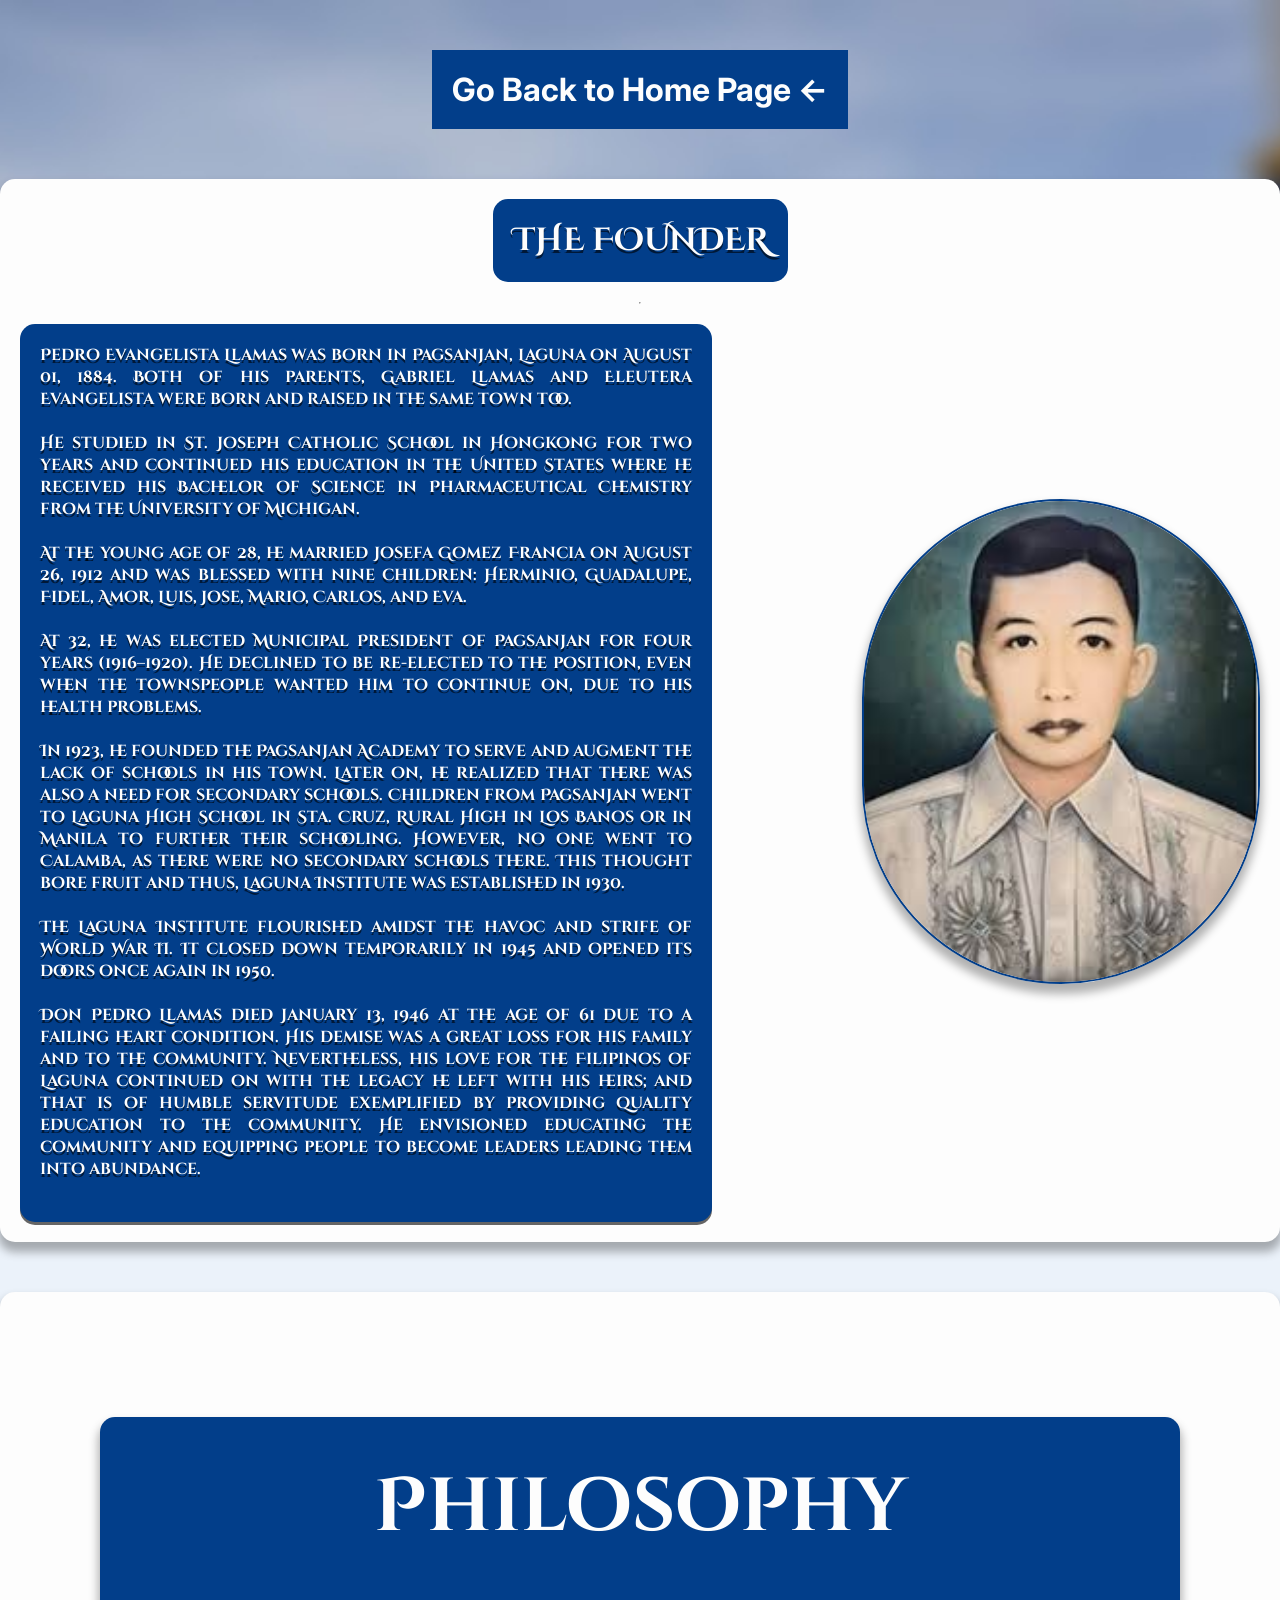
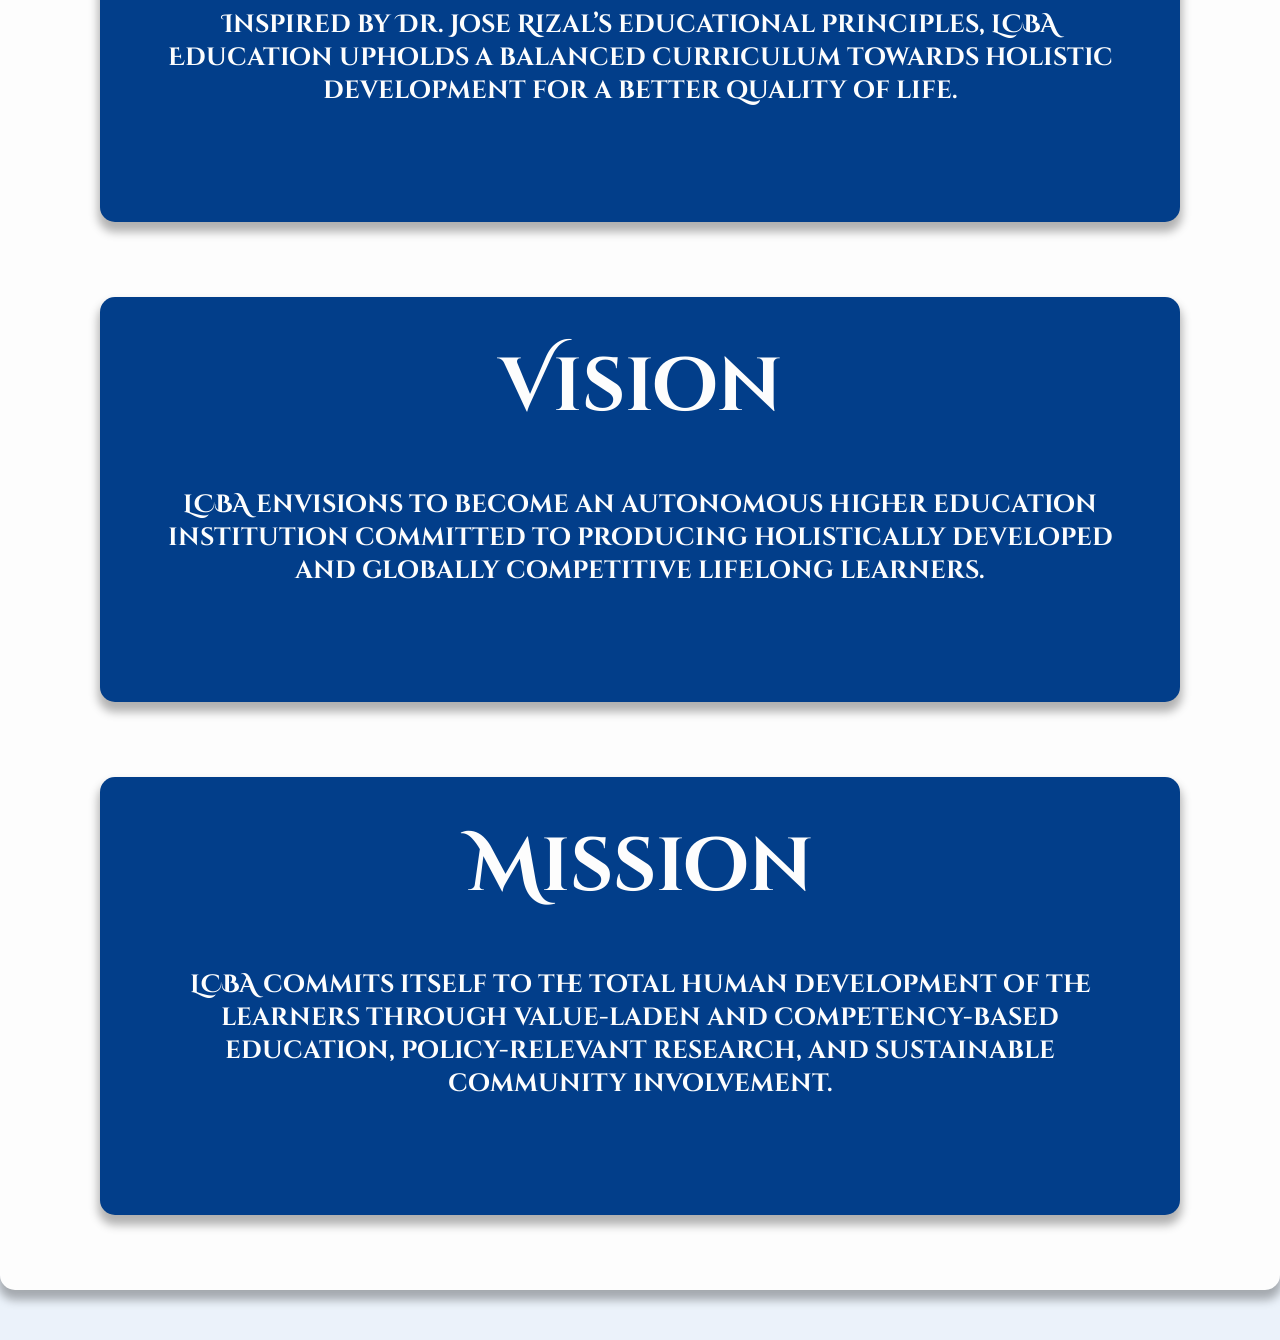
==== about/about.html @ b2670242 "upload all files to repo" ====
<!DOCTYPE html>
<html lang="en">
<head>
    <meta charset="UTF-8">
    <link rel="stylesheet" href="style.css">
    <link rel="shortcut icon" href="../assets/icon.ico" type="image/x-icon">
    <meta name="viewport" content="width=device-width, initial-scale=1.0">
    <title>LCBA | About</title>
</head>
<body>
    <header class="header">
        <a href="../index.html"><button class="mainBtns">Go Back to Home Page <-</button></a>
    </header>

    <section class="about">
        <p class="aboutHeader">THE FOUNDER</p>
        <hr class="seperator">
        <div class="aboutAlignment">
            <p class="aboutTxt">Pedro Evangelista Llamas was born in Pagsanjan, Laguna on August 01, 1884. Both of his parents, Gabriel Llamas and Eleutera Evangelista were born and raised in the same town too. <br> <br>
            He studied in St. Joseph Catholic School in Hongkong for two years and continued his education in the United States where he received his Bachelor of Science in Pharmaceutical Chemistry from the University of Michigan. <br> <br>
            At the young age of 28, he married Josefa Gomez Francia on August 26, 1912 and was blessed with nine children: Herminio, Guadalupe, Fidel, Amor, Luis, Jose, Mario, Carlos, and Eva. <br> <br>
            At 32, he was elected Municipal President of Pagsanjan for four years (1916–1920). He declined to be re-elected to the position, even when the townspeople wanted him to continue on, due to his health problems. <br> <br>
            In 1923, he founded the Pagsanjan Academy to serve and augment the lack of schools in his town. Later on, he realized that there was also a need for secondary schools. Children from Pagsanjan went to Laguna High School in Sta. Cruz, Rural High in Los Banos or in Manila to further their schooling. However, no one went to Calamba, as there were no secondary schools there. This thought bore fruit and thus, Laguna Institute was established in 1930. <br> <br>
            The Laguna Institute flourished amidst the havoc and strife of World War II. It closed down temporarily in 1945 and opened its doors once again in 1950. <br> <br>
            Don Pedro Llamas died January 13, 1946 at the age of 61 due to a failing heart condition. His demise was a great loss for his family and to the community. Nevertheless, his love for the Filipinos of Laguna continued on with the legacy he left with his heirs; and that is of humble servitude exemplified by providing quality education to the community. He envisioned educating the community and equipping people to become leaders leading them into abundance. <br> <br>
        </p>
        <img src="../assets/pedrollamas.jpg" alt="">
        </div>
    </section>

    <section class="pvm">
            <div class="philosophy">
                <p class="philosophyHeader">Philosophy</p>
                <p class="philosophyTxt">Inspired by Dr. Jose Rizal’s educational principles, LCBA Education upholds a balanced 
                    curriculum towards holistic development for a better quality of life.
                </p>
            </div>

            <div class="vision">
                <p class="visionHeader">Vision</p>
                <p class="visionTxt">LCBA envisions to become an autonomous higher education institution committed to producing 
                    holistically developed and globally competitive lifelong learners.
                </p>
            </div>

            <div class="mission">
                <p class="missionHeader">Mission</p>
                <p class="missionTxt">LCBA commits itself to the total human development of the learners through value-laden and 
                    competency-based education, policy-relevant research, and sustainable community involvement.
                </p>
            </div>
        </section>
</body>
</html>
---- about/style.css ----
@import url('https://fonts.googleapis.com/css2?family=Cascadia+Mono:ital,wght@0,200..700;1,200..700&family=Inter:ital,opsz,wght@0,14..32,100..900;1,14..32,100..900&display=swap');
@import url('https://fonts.googleapis.com/css2?family=Cascadia+Mono:ital,wght@0,200..700;1,200..700&family=Cinzel+Decorative:wght@400;700;900&family=Great+Vibes&family=Inter:ital,opsz,wght@0,14..32,100..900;1,14..32,100..900&display=swap');

*
{
    margin: 0;
    padding: 0;
    box-sizing: border-box;
    font-family: 'Inter', sans-serif;
}

body
{
    background-color: #EBF2FA;
    background-image: url(../assets/bgimage.jpg);
    background-size: cover;
    background-position: center top;
    background-repeat: no-repeat;
    background-attachment: fixed;
    width: 100%;
    max-width: 100%;
    overflow-x: hidden;
}

.header
{
    display: flex;
    justify-content: center;
    margin-top: 50px;
}

.mainBtns
{
    padding: 20px;
    font-size: xx-large;
    background-color: #023e8a;
    border: none;
    font-weight: bolder;
    color: #FDFDFD;
    position: sticky;
    top: 0;
}

.mainBtns:hover
{
    color: #e0e0e0;
    background-color: #0466c8;
    transition: ease-in-out 0.2s;
    cursor: pointer;
}

.about
{
    text-align: center;
    display: flex;
    margin: 50px auto;
    flex-direction: column;
    border-radius: 15px;
    justify-content: center;
    box-shadow: 0px 8px 10px 2px rgba(0,0,0,0.3);
    background-color: #FDFDFD;
    padding: 20px;
    gap: 20px;
    max-width: 1500px;
    align-items: center;
}

.aboutHeader
{
    font-family: 'Cinzel Decorative', serif;
    text-shadow: 0px 3px rgba(0,0,0,0.6);
    color: #FDFDFD;
    font-size: xx-large;
    font-weight: bolder;
    background-color: #023e8a;
    border-radius: 15px;
    padding: 20px;
}

.aboutTxt
{
    max-width: 700px;
    font-weight: bolder;
    align-self: center;
    text-align: justify;
    color: #FDFDFD;
    background-color: #023e8a;
    border-radius: 15px;
    padding: 20px;
    font-family: 'Cinzel Decorative', serif;
    text-shadow: 0px 3px rgba(0,0,0,0.6);
    box-shadow: 0px 3px rgba(0,0,0,0.6);
}

.aboutAlignment
{
    display: flex;
    gap: 150px;
}

.aboutAlignment img
{
    width: 415px;
    height: 485px;
    border-radius: 10000px;
    margin-top: 175px;
    border: 2px solid #023e8a;
    box-shadow: 0px 8px 10px 2px rgba(0,0,0,0.3);
}
.pvm
{
    display: flex;
    justify-content: center;
    flex-direction: column;
    text-align: center;
    background-color: #FDFDFD;
    border-radius: 15px;
    padding-top: 125px;
    max-width: 1600px;
    margin: 0 auto 50px auto;
    box-shadow: 0px 8px 10px 2px rgba(0,0,0,0.3);
}

.pvm p
{
    font-family: 'Cinzel Decorative', serif;
    font-weight: bolder;
    color: #FDFDFD;
}

.philosophyTxt, .visionTxt, .missionTxt
{
    max-width: 1000px;
    text-align: center;
    margin: 50px auto 75px auto;
    font-size: 25px;
}

.philosophyHeader, .visionHeader, .missionHeader
{
    font-size: 75px;
}

.philosophy, .vision, .mission
{
    background-color: #023e8a;
    max-width: 1400px;
    box-shadow: 0px 8px 10px 2px rgba(0,0,0,0.3);
    border-radius: 15px;
    margin: 0 auto 75px auto;
    padding: 40px;
}
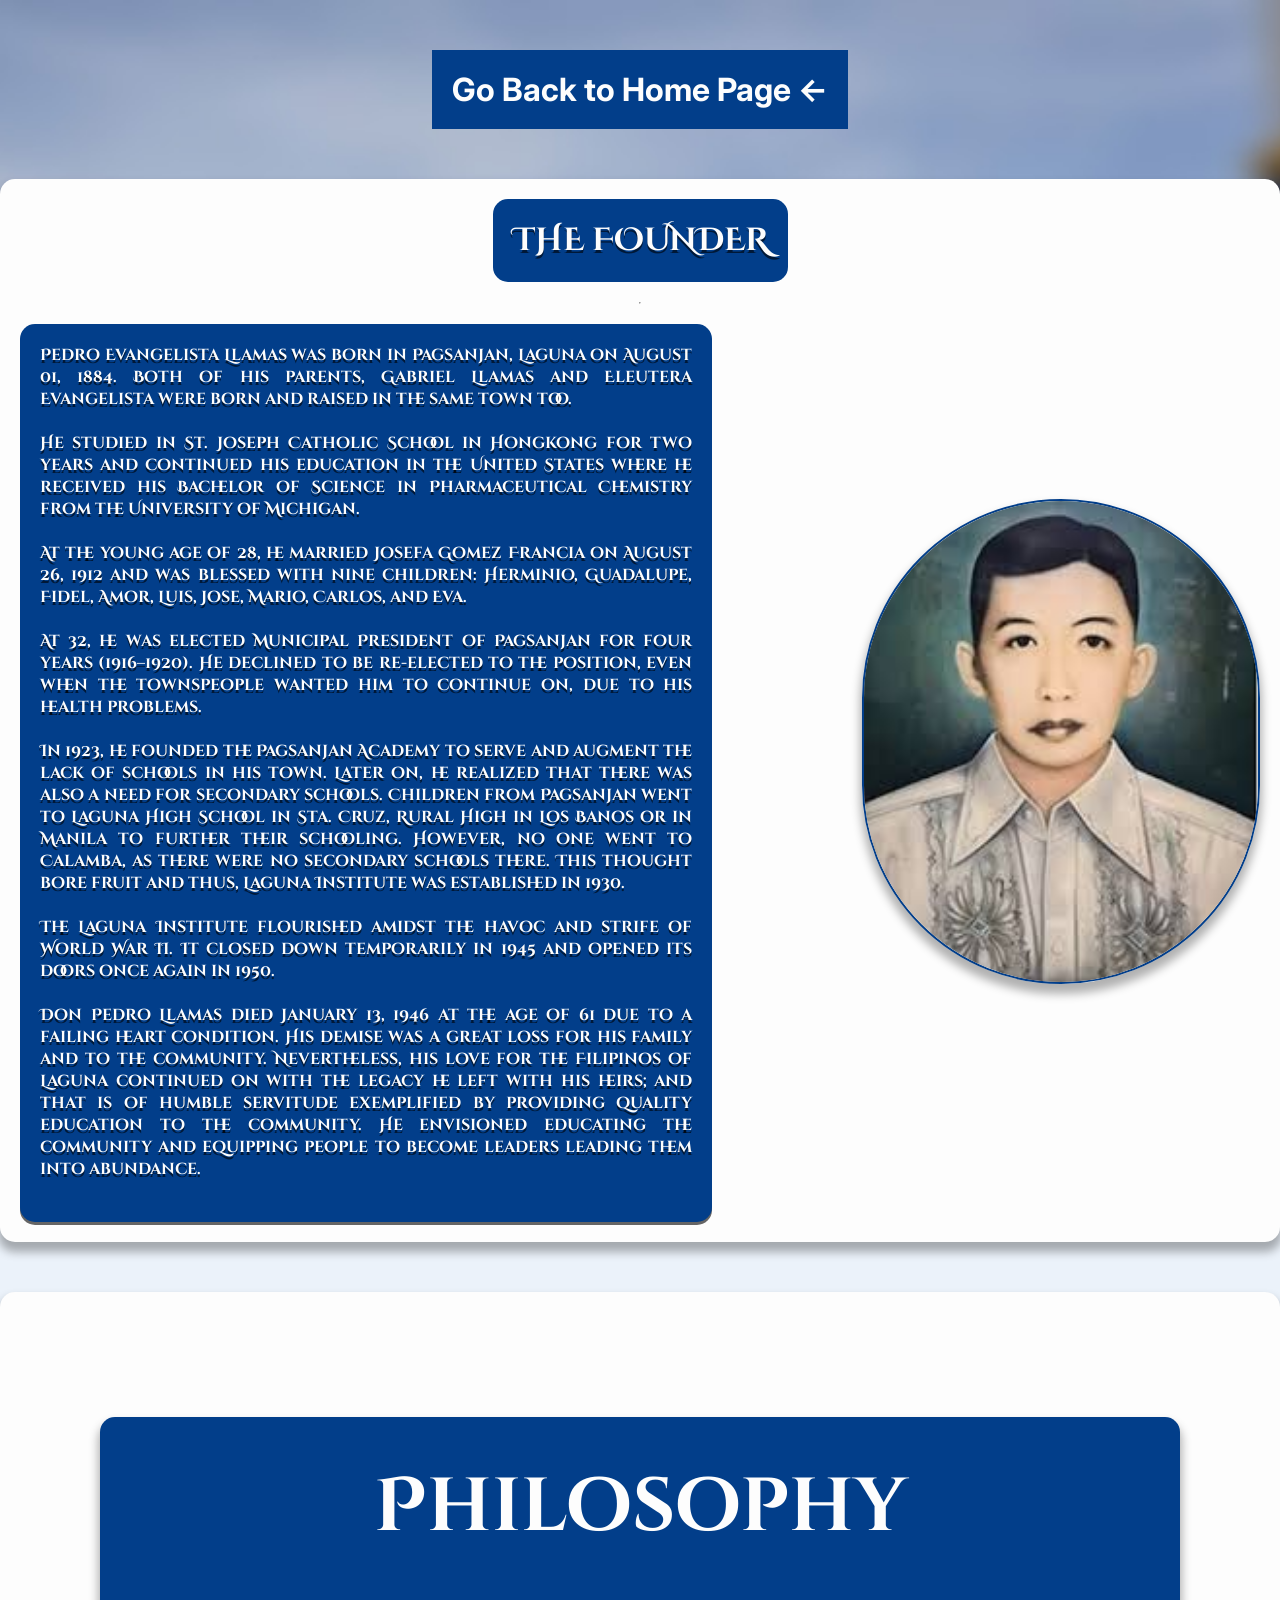
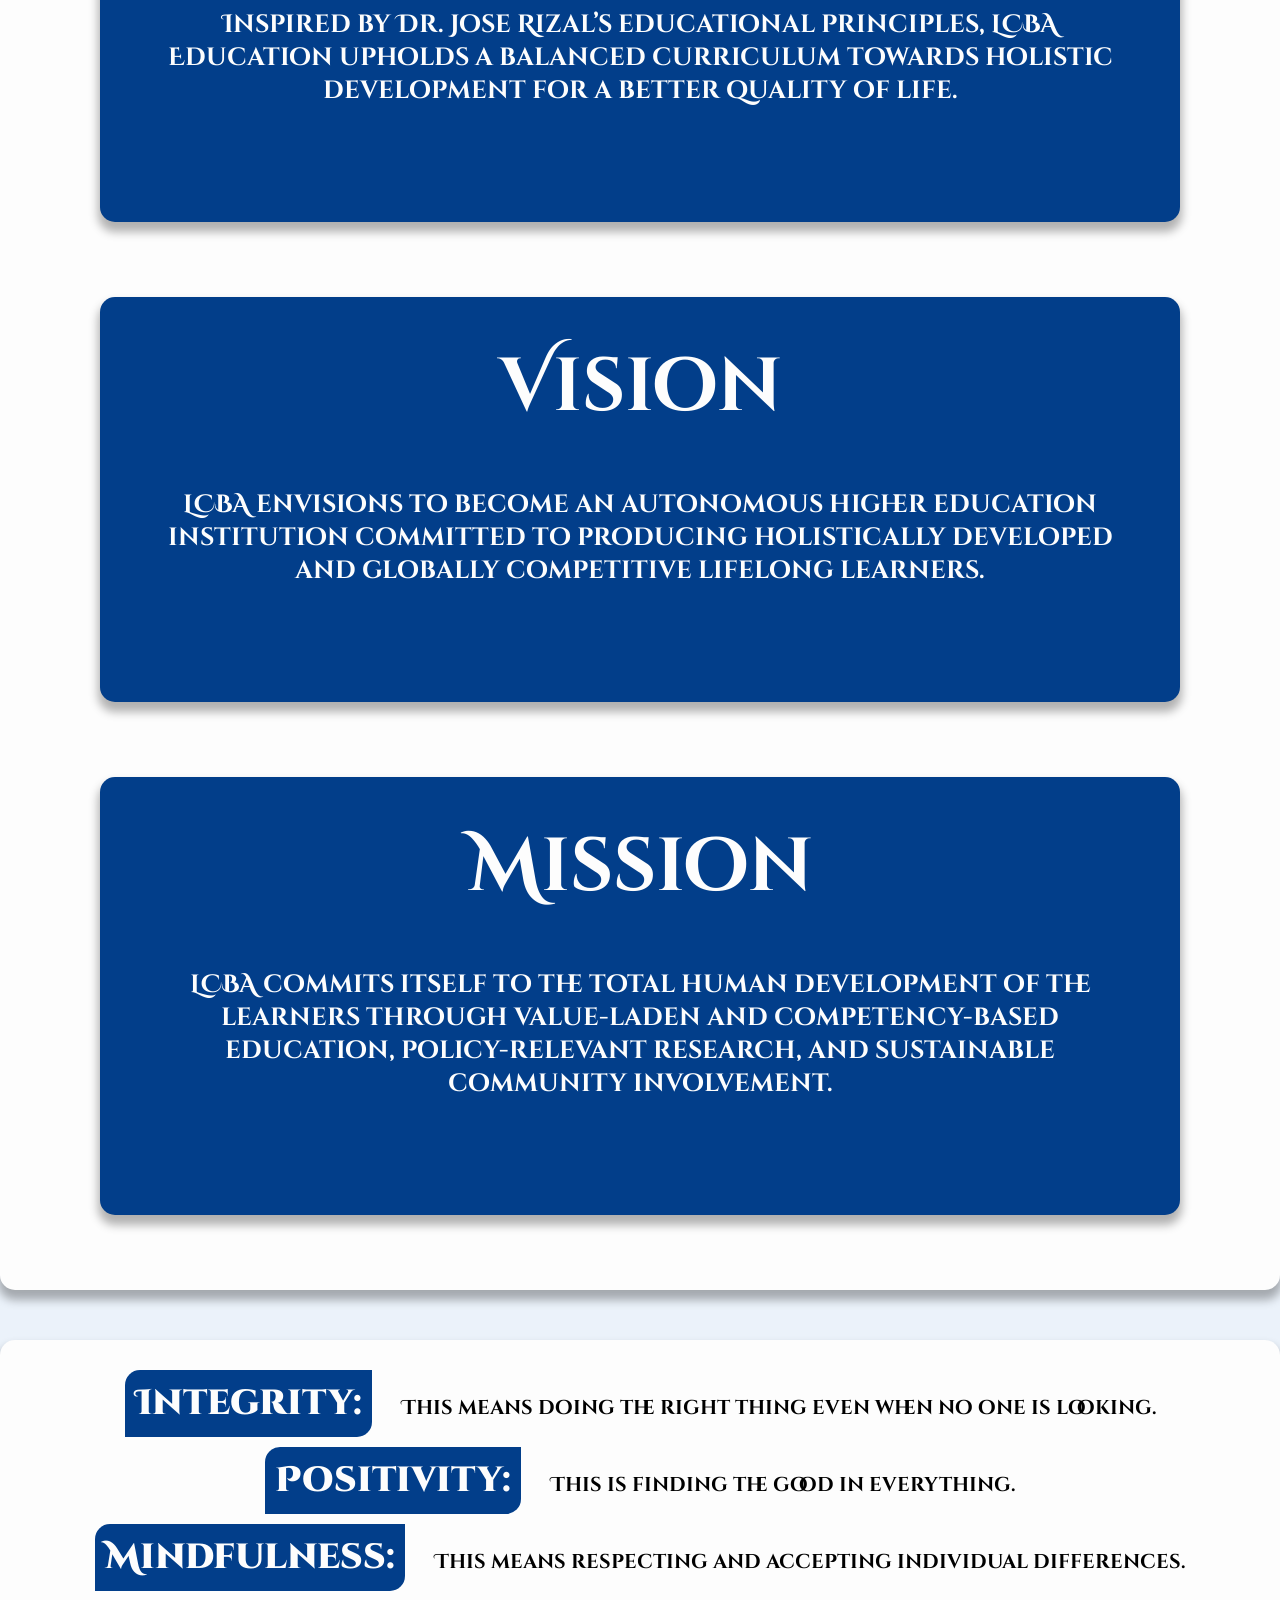
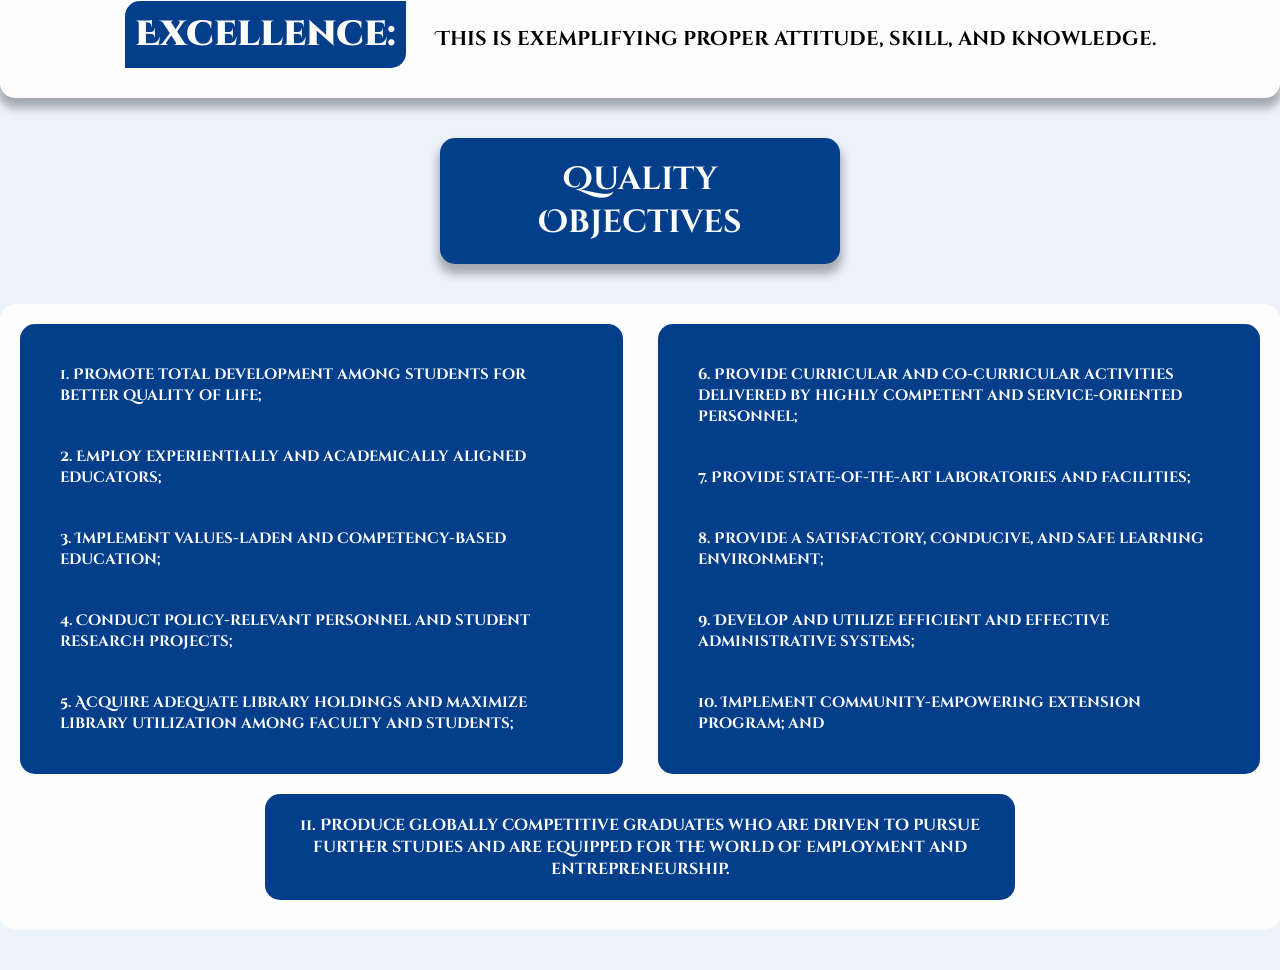
==== commit 59025846: "about section finished(?)" ====
--- a/about/about.html
+++ b/about/about.html
@@ -49,6 +49,61 @@
                     competency-based education, policy-relevant research, and sustainable community involvement.
                 </p>
             </div>
+    </section>
+
+    <section class="coreValues">
+        <div class="integrity">
+            <p class="integrityTxt">
+               <span class="integrityH">Integrity:</span> This means doing the right thing even when no one is looking.
+            </p>
+        </div>
+
+        <div class="positivity">
+            <p class="positivityTxt">
+                <span class="positivityH">Positivity:</span> This is finding the good in everything.
+            </p>
+        </div>
+        
+        <div class="mindfulness">
+            <p class="mindfulnessTxt">
+                <span class="mindfulnessH">Mindfulness:</span> This means respecting and accepting individual differences.
+            </p>
+        </div>
+
+        <div class="excellence">
+            <p class="excellenceTxt">
+                <span class="excellenceH">Excellence:</span> This is exemplifying proper attitude, skill, and knowledge.
+            </p>
+        </div>
+    </section>
+
+    <p class="qualObjHeader">Quality Objectives</p>
+    <section class="qualObj">
+        <section class="leftSide">
+            <ol class="qualList">
+                <li class="qualListTxt">Promote total development among students for better quality of life;</li>
+                <li class="qualListTxt">Employ experientially and academically aligned educators;</li>
+                <li class="qualListTxt">Implement values-laden and competency-based education;</li>
+                <li class="qualListTxt">Conduct policy-relevant personnel and student research projects;</li>
+                <li class="qualListTxt">Acquire adequate library holdings and maximize library utilization among faculty and students;</li>
+            </ol>
         </section>
+
+        <section class="rightSide">
+            <ol class="qualList" start="6">
+                <li class="qualListTxt">Provide curricular and co-curricular activities delivered by highly competent and service-oriented personnel;</li>
+                <li class="qualListTxt">Provide state-of-the-art laboratories and facilities;</li>
+                <li class="qualListTxt">Provide a satisfactory, conducive, and safe learning environment;</li>
+                <li class="qualListTxt">Develop and utilize efficient and effective administrative systems;</li>
+                <li class="qualListTxt">Implement community-empowering extension program; and</li>
+            </ol>
+        </section>
+    </section>
+    <section  class="lastNum">
+        <ol start="11">
+            <li class="qualListTxt">Produce globally competitive graduates who are driven to pursue further studies and are equipped for the world of employment and entrepreneurship.</li>
+        </ol>
+    </section>
+    
 </body>
 </html>
--- a/about/style.css
+++ b/about/style.css
@@ -149,4 +149,119 @@
     border-radius: 15px;
     margin: 0 auto 75px auto;
     padding: 40px;
-}+}
+
+.coreValues
+{
+    display: flex;
+    justify-content: center;
+    flex-direction: column;
+    text-align: center;
+    gap: 30px;
+    background-color: #FDFDFD;
+    box-shadow: 0px 8px 10px 2px rgba(0,0,0,0.3);
+    border-radius: 15px;
+    max-width: 1450px;
+    margin: 0 auto 0 auto;
+    padding: 40px;
+}
+
+.coreValues p, .integrityH, .positivityH, .mindfulnessH, .excellenceH
+{
+    font-family: 'Cinzel Decorative', serif;
+    font-weight: bolder;
+}
+
+.coreValues p
+{
+    font-size: 20px;
+    font-weight: bolder;
+}
+
+.integrityH, .positivityH, .mindfulnessH, .excellenceH
+{
+    font-size: 35px;
+    margin-right: 25px;
+    background-color: #023e8a;
+    color: #FDFDFD;
+    padding: 10px;
+    border-top-left-radius: 15px;
+    border-bottom-right-radius: 15px;
+}
+
+.qualList
+{
+    list-style-type: decimal;
+    font-size: 15px;
+    background-color: #023e8a;
+    color: #FDFDFD;
+    list-style-position: inside;
+    padding: 20px;
+    border-radius: 15px;
+}
+
+.leftSide, .rightSide
+{
+    max-width: 750px;
+
+}
+
+.qualListTxt
+{
+    font-family: 'Cinzel Decorative', serif;
+    font-weight: bolder;
+
+}
+
+.qualObj
+{
+    display: flex;
+    justify-content: center;
+    background-color: #FDFDFD;
+    max-width: 1450px;
+    margin: auto;
+    border-top-left-radius: 15px;
+    border-top-right-radius: 15px;
+    padding: 20px;
+    gap: 35px;
+}
+
+.lastNum
+{
+    display: flex;
+    max-width: 1450px;
+    text-align: center;
+    justify-content: center;
+    margin: auto;
+    background-color: #FDFDFD;
+    border-bottom-left-radius: 15px;
+    border-bottom-right-radius: 15px;
+    color: #FDFDFD;
+    list-style-position: inside;
+    padding-bottom: 30px;
+    margin-bottom: 40px;
+}
+
+.qualListTxt
+{
+    max-width: 750px;
+    background-color: #023e8a;
+    padding: 20px;
+    border-radius: 15px;
+}
+
+.qualObjHeader
+{
+    text-align: center;
+    margin: 40px auto 40px auto;
+    font-size: xx-large;
+    font-family: 'Cinzel Decorative', serif;
+    background-color: #023e8a;
+    max-width: 400px;
+    padding: 20px;
+    font-weight: bolder;
+    color: #FDFDFD;
+    border-radius: 15px;
+    box-shadow: 0px 8px 10px 2px rgba(0,0,0,0.3);
+}
+
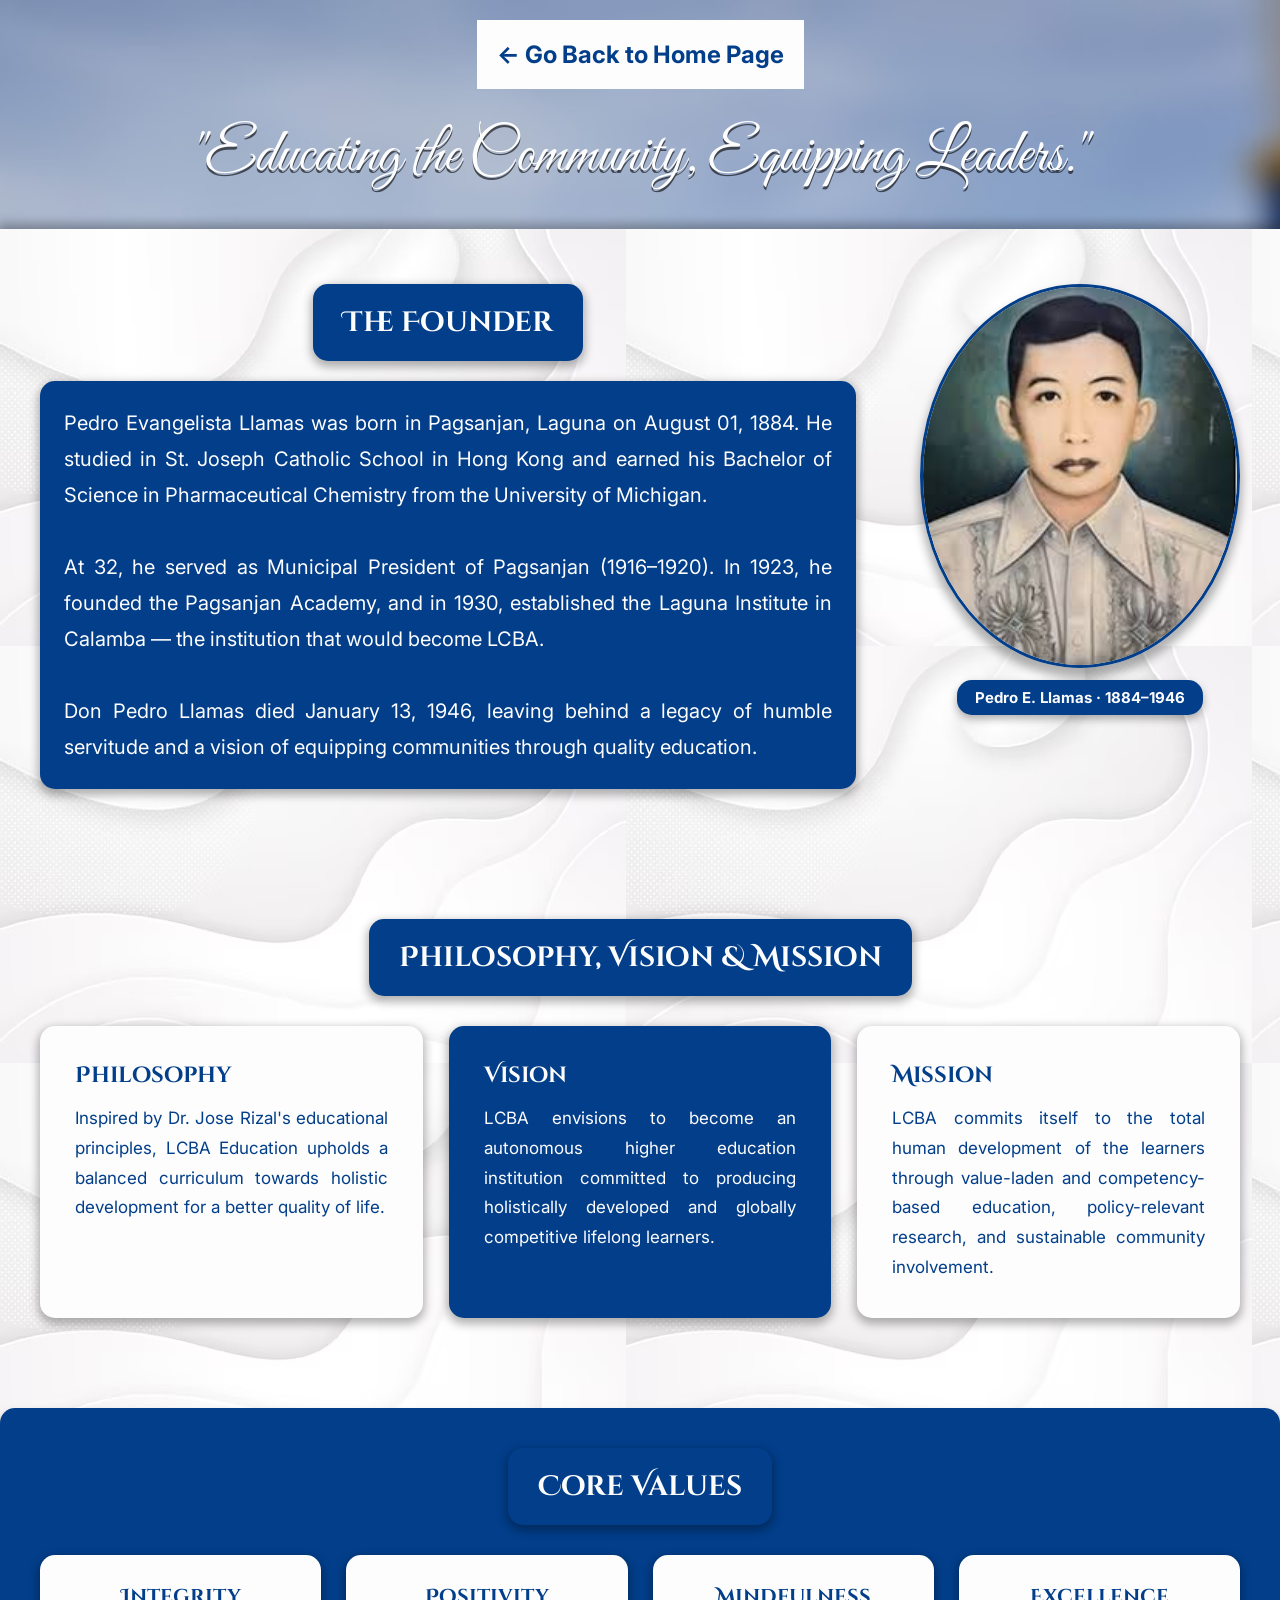
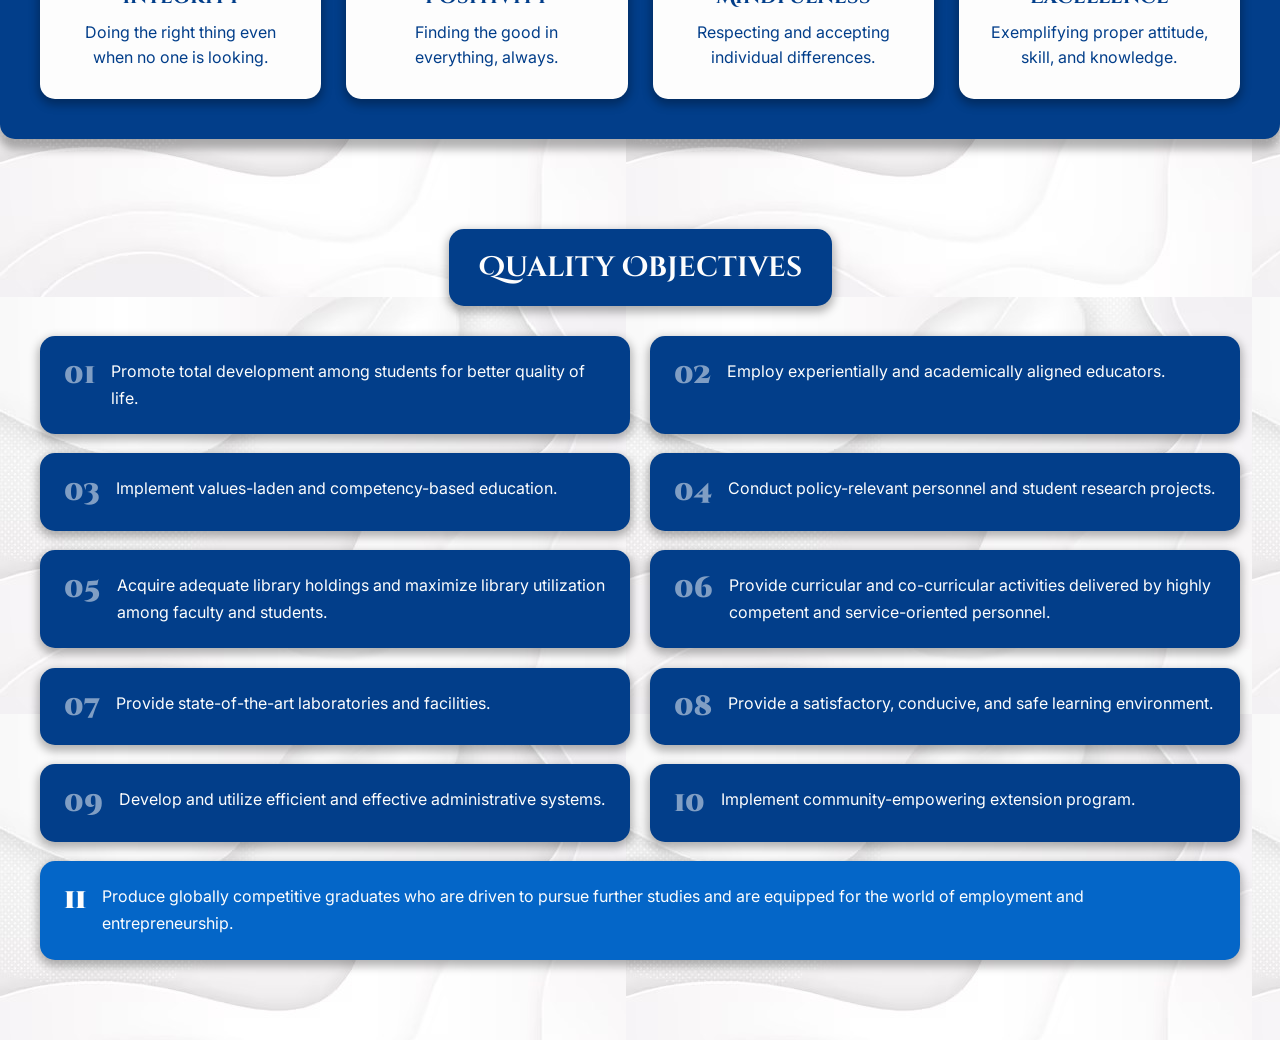
==== commit 7950710f: "About Section Revamp" ====
--- a/about/about.html
+++ b/about/about.html
@@ -5,105 +5,95 @@
     <link rel="stylesheet" href="style.css">
     <link rel="shortcut icon" href="../assets/icon.ico" type="image/x-icon">
     <meta name="viewport" content="width=device-width, initial-scale=1.0">
+    <link rel="preconnect" href="https://fonts.googleapis.com">
+    <link href="https://fonts.googleapis.com/css2?family=Inter:ital,opsz,wght@0,14..32,100..900;1,14..32,100..900&family=Cinzel+Decorative:wght@400;700;900&family=Great+Vibes&display=swap" rel="stylesheet">
     <title>LCBA | About</title>
 </head>
 <body>
+
     <header class="header">
-        <a href="../index.html"><button class="mainBtns">Go Back to Home Page <-</button></a>
+        <a href="../index.html"><button class="mainBtns">← Go Back to Home Page</button></a>
     </header>
 
-    <section class="about">
-        <p class="aboutHeader">THE FOUNDER</p>
-        <hr class="seperator">
-        <div class="aboutAlignment">
-            <p class="aboutTxt">Pedro Evangelista Llamas was born in Pagsanjan, Laguna on August 01, 1884. Both of his parents, Gabriel Llamas and Eleutera Evangelista were born and raised in the same town too. <br> <br>
-            He studied in St. Joseph Catholic School in Hongkong for two years and continued his education in the United States where he received his Bachelor of Science in Pharmaceutical Chemistry from the University of Michigan. <br> <br>
-            At the young age of 28, he married Josefa Gomez Francia on August 26, 1912 and was blessed with nine children: Herminio, Guadalupe, Fidel, Amor, Luis, Jose, Mario, Carlos, and Eva. <br> <br>
-            At 32, he was elected Municipal President of Pagsanjan for four years (1916–1920). He declined to be re-elected to the position, even when the townspeople wanted him to continue on, due to his health problems. <br> <br>
-            In 1923, he founded the Pagsanjan Academy to serve and augment the lack of schools in his town. Later on, he realized that there was also a need for secondary schools. Children from Pagsanjan went to Laguna High School in Sta. Cruz, Rural High in Los Banos or in Manila to further their schooling. However, no one went to Calamba, as there were no secondary schools there. This thought bore fruit and thus, Laguna Institute was established in 1930. <br> <br>
-            The Laguna Institute flourished amidst the havoc and strife of World War II. It closed down temporarily in 1945 and opened its doors once again in 1950. <br> <br>
-            Don Pedro Llamas died January 13, 1946 at the age of 61 due to a failing heart condition. His demise was a great loss for his family and to the community. Nevertheless, his love for the Filipinos of Laguna continued on with the legacy he left with his heirs; and that is of humble servitude exemplified by providing quality education to the community. He envisioned educating the community and equipping people to become leaders leading them into abundance. <br> <br>
-        </p>
-        <img src="../assets/pedrollamas.jpg" alt="">
-        </div>
-    </section>
+    <p class="quote">"Educating the Community, Equipping Leaders."</p>
 
-    <section class="pvm">
-            <div class="philosophy">
-                <p class="philosophyHeader">Philosophy</p>
-                <p class="philosophyTxt">Inspired by Dr. Jose Rizal’s educational principles, LCBA Education upholds a balanced 
-                    curriculum towards holistic development for a better quality of life.
+    <main class="mainContent">
+
+        <section class="founderSec">
+            <div class="founderContent">
+                <p class="sectionLabel">The Founder</p>
+                <p class="founderTxt">
+                    Pedro Evangelista Llamas was born in Pagsanjan, Laguna on August 01, 1884. He studied in St. Joseph Catholic School in Hong Kong and earned his Bachelor of Science in Pharmaceutical Chemistry from the University of Michigan.
+                    <br><br>
+                    At 32, he served as Municipal President of Pagsanjan (1916–1920). In 1923, he founded the Pagsanjan Academy, and in 1930, established the Laguna Institute in Calamba — the institution that would become LCBA.
+                    <br><br>
+                    Don Pedro Llamas died January 13, 1946, leaving behind a legacy of humble servitude and a vision of equipping communities through quality education.
                 </p>
             </div>
-
-            <div class="vision">
-                <p class="visionHeader">Vision</p>
-                <p class="visionTxt">LCBA envisions to become an autonomous higher education institution committed to producing 
-                    holistically developed and globally competitive lifelong learners.
-                </p>
+            <div class="founderImage">
+                <img src="../assets/pedrollamas.jpg" alt="Pedro Evangelista Llamas">
+                <p class="founderCaption">Pedro E. Llamas · 1884–1946</p>
             </div>
-
-            <div class="mission">
-                <p class="missionHeader">Mission</p>
-                <p class="missionTxt">LCBA commits itself to the total human development of the learners through value-laden and 
-                    competency-based education, policy-relevant research, and sustainable community involvement.
-                </p>
-            </div>
-    </section>
-
-    <section class="coreValues">
-        <div class="integrity">
-            <p class="integrityTxt">
-               <span class="integrityH">Integrity:</span> This means doing the right thing even when no one is looking.
-            </p>
-        </div>
-
-        <div class="positivity">
-            <p class="positivityTxt">
-                <span class="positivityH">Positivity:</span> This is finding the good in everything.
-            </p>
-        </div>
-        
-        <div class="mindfulness">
-            <p class="mindfulnessTxt">
-                <span class="mindfulnessH">Mindfulness:</span> This means respecting and accepting individual differences.
-            </p>
-        </div>
-
-        <div class="excellence">
-            <p class="excellenceTxt">
-                <span class="excellenceH">Excellence:</span> This is exemplifying proper attitude, skill, and knowledge.
-            </p>
-        </div>
-    </section>
-
-    <p class="qualObjHeader">Quality Objectives</p>
-    <section class="qualObj">
-        <section class="leftSide">
-            <ol class="qualList">
-                <li class="qualListTxt">Promote total development among students for better quality of life;</li>
-                <li class="qualListTxt">Employ experientially and academically aligned educators;</li>
-                <li class="qualListTxt">Implement values-laden and competency-based education;</li>
-                <li class="qualListTxt">Conduct policy-relevant personnel and student research projects;</li>
-                <li class="qualListTxt">Acquire adequate library holdings and maximize library utilization among faculty and students;</li>
-            </ol>
         </section>
 
-        <section class="rightSide">
-            <ol class="qualList" start="6">
-                <li class="qualListTxt">Provide curricular and co-curricular activities delivered by highly competent and service-oriented personnel;</li>
-                <li class="qualListTxt">Provide state-of-the-art laboratories and facilities;</li>
-                <li class="qualListTxt">Provide a satisfactory, conducive, and safe learning environment;</li>
-                <li class="qualListTxt">Develop and utilize efficient and effective administrative systems;</li>
-                <li class="qualListTxt">Implement community-empowering extension program; and</li>
-            </ol>
+        <section class="pvmSec">
+            <p class="sectionLabel centered">Philosophy, Vision & Mission</p>
+            <div class="pvmCards">
+                <div class="pvmCard">
+                    <p class="pvmCardHeader">Philosophy</p>
+                    <p class="pvmCardTxt">Inspired by Dr. Jose Rizal's educational principles, LCBA Education upholds a balanced curriculum towards holistic development for a better quality of life.</p>
+                </div>
+                <div class="pvmCard featured">
+                    <p class="pvmCardHeader">Vision</p>
+                    <p class="pvmCardTxt">LCBA envisions to become an autonomous higher education institution committed to producing holistically developed and globally competitive lifelong learners.</p>
+                </div>
+                <div class="pvmCard">
+                    <p class="pvmCardHeader">Mission</p>
+                    <p class="pvmCardTxt">LCBA commits itself to the total human development of the learners through value-laden and competency-based education, policy-relevant research, and sustainable community involvement.</p>
+                </div>
+            </div>
         </section>
-    </section>
-    <section  class="lastNum">
-        <ol start="11">
-            <li class="qualListTxt">Produce globally competitive graduates who are driven to pursue further studies and are equipped for the world of employment and entrepreneurship.</li>
-        </ol>
-    </section>
-    
+
+        <section class="valuesSec">
+            <p class="sectionLabel centered">Core Values</p>
+            <div class="valuesGrid">
+                <div class="valueCard">
+                    <p class="valueTitle">Integrity</p>
+                    <p class="valueTxt">Doing the right thing even when no one is looking.</p>
+                </div>
+                <div class="valueCard">
+                    <p class="valueTitle">Positivity</p>
+                    <p class="valueTxt">Finding the good in everything, always.</p>
+                </div>
+                <div class="valueCard">
+                    <p class="valueTitle">Mindfulness</p>
+                    <p class="valueTxt">Respecting and accepting individual differences.</p>
+                </div>
+                <div class="valueCard">
+                    <p class="valueTitle">Excellence</p>
+                    <p class="valueTxt">Exemplifying proper attitude, skill, and knowledge.</p>
+                </div>
+            </div>
+        </section>
+
+        <section class="objSec">
+            <p class="sectionLabel centered">Quality Objectives</p>
+            <div class="objGrid">
+                <div class="objCard"><span class="objNum">01</span><p>Promote total development among students for better quality of life.</p></div>
+                <div class="objCard"><span class="objNum">02</span><p>Employ experientially and academically aligned educators.</p></div>
+                <div class="objCard"><span class="objNum">03</span><p>Implement values-laden and competency-based education.</p></div>
+                <div class="objCard"><span class="objNum">04</span><p>Conduct policy-relevant personnel and student research projects.</p></div>
+                <div class="objCard"><span class="objNum">05</span><p>Acquire adequate library holdings and maximize library utilization among faculty and students.</p></div>
+                <div class="objCard"><span class="objNum">06</span><p>Provide curricular and co-curricular activities delivered by highly competent and service-oriented personnel.</p></div>
+                <div class="objCard"><span class="objNum">07</span><p>Provide state-of-the-art laboratories and facilities.</p></div>
+                <div class="objCard"><span class="objNum">08</span><p>Provide a satisfactory, conducive, and safe learning environment.</p></div>
+                <div class="objCard"><span class="objNum">09</span><p>Develop and utilize efficient and effective administrative systems.</p></div>
+                <div class="objCard"><span class="objNum">10</span><p>Implement community-empowering extension program.</p></div>
+                <div class="objCard full"><span class="objNum">11</span><p>Produce globally competitive graduates who are driven to pursue further studies and are equipped for the world of employment and entrepreneurship.</p></div>
+            </div>
+        </section>
+
+    </main>
+
 </body>
-</html>+</html>
--- a/about/style.css
+++ b/about/style.css
@@ -1,5 +1,4 @@
-@import url('https://fonts.googleapis.com/css2?family=Cascadia+Mono:ital,wght@0,200..700;1,200..700&family=Inter:ital,opsz,wght@0,14..32,100..900;1,14..32,100..900&display=swap');
-@import url('https://fonts.googleapis.com/css2?family=Cascadia+Mono:ital,wght@0,200..700;1,200..700&family=Cinzel+Decorative:wght@400;700;900&family=Great+Vibes&family=Inter:ital,opsz,wght@0,14..32,100..900;1,14..32,100..900&display=swap');
+@import url('https://fonts.googleapis.com/css2?family=Inter:ital,opsz,wght@0,14..32,100..900;1,14..32,100..900&family=Cinzel+Decorative:wght@400;700;900&family=Great+Vibes&display=swap');
 
 *
 {
@@ -26,19 +25,20 @@
 {
     display: flex;
     justify-content: center;
-    margin-top: 50px;
+    padding: 20px;
 }
 
 .mainBtns
 {
-    padding: 20px;
-    font-size: xx-large;
-    background-color: #023e8a;
+    padding: clamp(10px, 2vw, 20px);
+    font-size: clamp(14px, 2vw, 24px);
+    background-color: #FDFDFD;
     border: none;
     font-weight: bolder;
-    color: #FDFDFD;
+    color: #023e8a;
     position: sticky;
     top: 0;
+    cursor: pointer;
 }
 
 .mainBtns:hover
@@ -46,222 +46,379 @@
     color: #e0e0e0;
     background-color: #0466c8;
     transition: ease-in-out 0.2s;
-    cursor: pointer;
-}
-
-.about
+}
+
+.quote
 {
     text-align: center;
-    display: flex;
-    margin: 50px auto;
+    font-size: clamp(24px, 5vw, 60px);
+    color: #FDFDFD;
+    text-shadow: 0px 3px rgba(0,0,0,0.6);
+    font-family: 'Great Vibes', cursive;
+    padding: 10px 20px;
+}
+
+.mainContent
+{
+    background-image: url(../assets/contentbg.jpg);
+    margin-top: 25px;
+    padding-top: 15px;
+    padding-bottom: 40px;
+    box-shadow: 0px -3px 10px 2px rgba(0,0,0,0.3);
+    display: flex;
     flex-direction: column;
-    border-radius: 15px;
-    justify-content: center;
-    box-shadow: 0px 8px 10px 2px rgba(0,0,0,0.3);
-    background-color: #FDFDFD;
-    padding: 20px;
-    gap: 20px;
-    max-width: 1500px;
-    align-items: center;
-}
-
-.aboutHeader
-{
-    font-family: 'Cinzel Decorative', serif;
-    text-shadow: 0px 3px rgba(0,0,0,0.6);
-    color: #FDFDFD;
-    font-size: xx-large;
-    font-weight: bolder;
-    background-color: #023e8a;
-    border-radius: 15px;
-    padding: 20px;
-}
-
-.aboutTxt
-{
-    max-width: 700px;
-    font-weight: bolder;
-    align-self: center;
-    text-align: justify;
-    color: #FDFDFD;
-    background-color: #023e8a;
-    border-radius: 15px;
-    padding: 20px;
-    font-family: 'Cinzel Decorative', serif;
-    text-shadow: 0px 3px rgba(0,0,0,0.6);
-    box-shadow: 0px 3px rgba(0,0,0,0.6);
-}
-
-.aboutAlignment
-{
-    display: flex;
-    gap: 150px;
-}
-
-.aboutAlignment img
-{
-    width: 415px;
-    height: 485px;
-    border-radius: 10000px;
-    margin-top: 175px;
-    border: 2px solid #023e8a;
-    box-shadow: 0px 8px 10px 2px rgba(0,0,0,0.3);
-}
-.pvm
-{
-    display: flex;
-    justify-content: center;
-    flex-direction: column;
-    text-align: center;
-    background-color: #FDFDFD;
-    border-radius: 15px;
-    padding-top: 125px;
-    max-width: 1600px;
-    margin: 0 auto 50px auto;
-    box-shadow: 0px 8px 10px 2px rgba(0,0,0,0.3);
-}
-
-.pvm p
+    gap: 50px;
+}
+
+.sectionLabel
 {
     font-family: 'Cinzel Decorative', serif;
     font-weight: bolder;
-    color: #FDFDFD;
-}
-
-.philosophyTxt, .visionTxt, .missionTxt
-{
-    max-width: 1000px;
     text-align: center;
-    margin: 50px auto 75px auto;
-    font-size: 25px;
-}
-
-.philosophyHeader, .visionHeader, .missionHeader
-{
-    font-size: 75px;
-}
-
-.philosophy, .vision, .mission
-{
-    background-color: #023e8a;
-    max-width: 1400px;
+    max-width: fit-content;
+    margin: 0 auto 0 auto;
+    font-size: clamp(16px, 2.5vw, 28px);
+    color: #FDFDFD;
+    background-color: #023e8a;
+    padding: clamp(12px, 2vw, 20px) clamp(16px, 3vw, 30px);
+    border-radius: 15px;
+    box-shadow: 0px 4px 10px 2px rgba(0,0,0,0.3);
+    display: inline-block;
+}
+
+.sectionLabel.centered
+{
+    display: block;
+    text-align: center;
+    max-width: fit-content;
+    margin: 0 auto 30px auto;
+}
+
+.founderSec
+{
+    display: flex;
+    align-items: flex-start;
+    justify-content: center;
+    gap: clamp(30px, 5vw, 70px);
+    padding: clamp(20px, 4vw, 40px);
+    flex-wrap: wrap;
+    max-width: 1650px;
+    margin: 0 auto;
+}
+
+.founderContent
+{
+    flex: 1 1 400px;
+    min-width: 0;
+    display: flex;
+    flex-direction: column;
+    gap: 20px;
+}
+
+.founderTxt
+{
+    color: #FDFDFD;
+    font-size: clamp(14px, 1.6vw, 20px);
+    background-color: #023e8a;
+    padding: clamp(16px, 2vw, 24px);
+    border-radius: 15px;
+    text-align: justify;
+    line-height: 1.8;
+    box-shadow: 0px 4px 10px 2px rgba(0,0,0,0.3);
+}
+
+.founderImage
+{
+    flex: 0 0 auto;
+    display: flex;
+    flex-direction: column;
+    align-items: center;
+    gap: 12px;
+}
+
+.founderImage img
+{
+    width: clamp(200px, 25vw, 380px);
+    height: clamp(240px, 30vw, 450px);
+    object-fit: cover;
+    border-radius: 50%;
+    border: 3px solid #023e8a;
     box-shadow: 0px 8px 10px 2px rgba(0,0,0,0.3);
-    border-radius: 15px;
-    margin: 0 auto 75px auto;
-    padding: 40px;
-}
-
-.coreValues
-{
-    display: flex;
+}
+
+.founderCaption
+{
+    color: #FDFDFD;
+    background-color: #023e8a;
+    padding: 8px 18px;
+    border-radius: 15px;
+    font-size: clamp(12px, 1.3vw, 15px);
+    font-weight: bold;
+    text-align: center;
+    box-shadow: 0px 4px 8px rgba(0,0,0,0.3);
+}
+
+.pvmSec
+{
+    padding: clamp(20px, 4vw, 40px);
+    max-width: 1650px;
+    margin: 0 auto;
+    width: 100%;
+}
+
+.pvmCards
+{
+    display: flex;
+    gap: clamp(16px, 2vw, 30px);
+    flex-wrap: wrap;
     justify-content: center;
+}
+
+.pvmCard
+{
+    flex: 1 1 280px;
+    max-width: 500px;
+    background-color: #FDFDFD;
+    border-radius: 15px;
+    padding: clamp(20px, 3vw, 35px);
+    box-shadow: 0px 4px 10px 2px rgba(0,0,0,0.3);
+    display: flex;
     flex-direction: column;
-    text-align: center;
-    gap: 30px;
-    background-color: #FDFDFD;
-    box-shadow: 0px 8px 10px 2px rgba(0,0,0,0.3);
-    border-radius: 15px;
-    max-width: 1450px;
-    margin: 0 auto 0 auto;
-    padding: 40px;
-}
-
-.coreValues p, .integrityH, .positivityH, .mindfulnessH, .excellenceH
+    gap: 14px;
+}
+
+.pvmCard.featured
+{
+    background-color: #023e8a;
+}
+
+.pvmCard.featured .pvmCardHeader,
+.pvmCard.featured .pvmCardTxt
+{
+    color: #FDFDFD;
+}
+
+.pvmCardHeader
 {
     font-family: 'Cinzel Decorative', serif;
     font-weight: bolder;
-}
-
-.coreValues p
-{
-    font-size: 20px;
+    font-size: clamp(16px, 2vw, 22px);
+    color: #023e8a;
+}
+
+.pvmCardTxt
+{
+    font-size: clamp(13px, 1.4vw, 17px);
+    color: #023e8a;
+    line-height: 1.75;
+    text-align: justify;
+}
+
+.valuesSec
+{
+    background-color: #023e8a;
+    max-width: 1650px;
+    margin: 0 auto;
+    width: 100%;
+    padding: clamp(20px, 4vw, 40px);
+    border-radius: 15px;
+    box-shadow: 0px 8px 10px 2px rgba(0,0,0,0.3);
+}
+
+.valuesGrid
+{
+    display: flex;
+    gap: clamp(14px, 2vw, 25px);
+    flex-wrap: wrap;
+    justify-content: center;
+}
+
+.valueCard
+{
+    flex: 1 1 200px;
+    max-width: 340px;
+    background-color: #FDFDFD;
+    border-radius: 15px;
+    padding: clamp(16px, 2.5vw, 28px);
+    box-shadow: 0px 4px 10px 2px rgba(0,0,0,0.3);
+    display: flex;
+    flex-direction: column;
+    gap: 10px;
+    text-align: center;
+}
+
+.valueTitle
+{
+    font-family: 'Cinzel Decorative', serif;
+    font-size: clamp(14px, 1.8vw, 20px);
     font-weight: bolder;
-}
-
-.integrityH, .positivityH, .mindfulnessH, .excellenceH
-{
-    font-size: 35px;
-    margin-right: 25px;
-    background-color: #023e8a;
-    color: #FDFDFD;
-    padding: 10px;
-    border-top-left-radius: 15px;
-    border-bottom-right-radius: 15px;
-}
-
-.qualList
-{
-    list-style-type: decimal;
-    font-size: 15px;
-    background-color: #023e8a;
-    color: #FDFDFD;
-    list-style-position: inside;
-    padding: 20px;
-    border-radius: 15px;
-}
-
-.leftSide, .rightSide
-{
-    max-width: 750px;
-
-}
-
-.qualListTxt
+    color: #023e8a;
+}
+
+.valueTxt
+{
+    font-size: clamp(13px, 1.3vw, 16px);
+    color: #023e8a;
+    line-height: 1.6;
+}
+
+.objSec
+{
+    padding: clamp(20px, 4vw, 40px);
+    max-width: 1650px;
+    margin: 0 auto;
+    width: 100%;
+}
+
+.objGrid
+{
+    display: grid;
+    grid-template-columns: repeat(2, 1fr);
+    gap: clamp(12px, 1.5vw, 20px);
+}
+
+.objCard
+{
+    background-color: #023e8a;
+    border-radius: 15px;
+    padding: clamp(14px, 2vw, 22px) clamp(16px, 2vw, 24px);
+    display: flex;
+    align-items: flex-start;
+    gap: 16px;
+    box-shadow: 0px 4px 10px 2px rgba(0,0,0,0.3);
+    color: #FDFDFD;
+}
+
+.objCard.full
+{
+    grid-column: 1 / -1;
+    background-color: #0466c8;
+}
+
+.objNum
 {
     font-family: 'Cinzel Decorative', serif;
-    font-weight: bolder;
-
-}
-
-.qualObj
-{
-    display: flex;
-    justify-content: center;
-    background-color: #FDFDFD;
-    max-width: 1450px;
-    margin: auto;
-    border-top-left-radius: 15px;
-    border-top-right-radius: 15px;
-    padding: 20px;
-    gap: 35px;
-}
-
-.lastNum
-{
-    display: flex;
-    max-width: 1450px;
-    text-align: center;
-    justify-content: center;
-    margin: auto;
-    background-color: #FDFDFD;
-    border-bottom-left-radius: 15px;
-    border-bottom-right-radius: 15px;
-    color: #FDFDFD;
-    list-style-position: inside;
-    padding-bottom: 30px;
-    margin-bottom: 40px;
-}
-
-.qualListTxt
-{
-    max-width: 750px;
-    background-color: #023e8a;
-    padding: 20px;
-    border-radius: 15px;
-}
-
-.qualObjHeader
-{
-    text-align: center;
-    margin: 40px auto 40px auto;
-    font-size: xx-large;
-    font-family: 'Cinzel Decorative', serif;
-    background-color: #023e8a;
-    max-width: 400px;
-    padding: 20px;
-    font-weight: bolder;
-    color: #FDFDFD;
-    border-radius: 15px;
-    box-shadow: 0px 8px 10px 2px rgba(0,0,0,0.3);
-}
-
+    font-size: clamp(18px, 2.5vw, 28px);
+    font-weight: 900;
+    color: rgba(253, 253, 253, 0.5);
+    flex-shrink: 0;
+    line-height: 1.2;
+}
+
+.objCard.full .objNum
+{
+    color: #FDFDFD;
+}
+
+.objCard p
+{
+    font-size: clamp(13px, 1.3vw, 16px);
+    line-height: 1.7;
+    color: #FDFDFD;
+}
+
+@media (max-width: 1024px)
+{
+    .pvmCards
+    {
+        gap: 20px;
+    }
+    .valuesGrid
+    {
+        gap: 16px;
+    }
+    .objGrid
+    {
+        grid-template-columns: repeat(2, 1fr);
+    }
+}
+
+@media (max-width: 768px)
+{
+    .header
+    {
+        flex-wrap: wrap;
+    }
+    .mainBtns
+    {
+        width: 100%;
+        text-align: center;
+    }
+    .founderSec
+    {
+        flex-direction: column;
+        align-items: center;
+    }
+    .founderContent
+    {
+        flex: unset;
+        width: 100%;
+    }
+    .founderImage
+    {
+        width: 100%;
+    }
+    .pvmCard
+    {
+        max-width: 100%;
+    }
+    .valueCard
+    {
+        max-width: 100%;
+    }
+    .mainContent
+    {
+        gap: 30px;
+    }
+}
+
+@media (max-width: 600px)
+{
+    .objGrid
+    {
+        grid-template-columns: 1fr;
+    }
+    .objCard.full
+    {
+        grid-column: 1;
+    }
+    .valuesGrid
+    {
+        flex-direction: column;
+    }
+    .pvmCards
+    {
+        flex-direction: column;
+    }
+    .founderImage img
+    {
+        width: 220px;
+        height: 260px;
+    }
+    .mainContent
+    {
+        gap: 20px;
+        padding-bottom: 30px;
+    }
+}
+
+@media (max-width: 400px)
+{
+    .founderImage img
+    {
+        width: 180px;
+        height: 215px;
+    }
+    .sectionLabel
+    {
+        font-size: 14px;
+        padding: 10px 14px;
+        border-radius: 10px;
+    }
+    .pvmCard,
+    .valueCard,
+    .objCard
+    {
+        border-radius: 10px;
+    }
+}
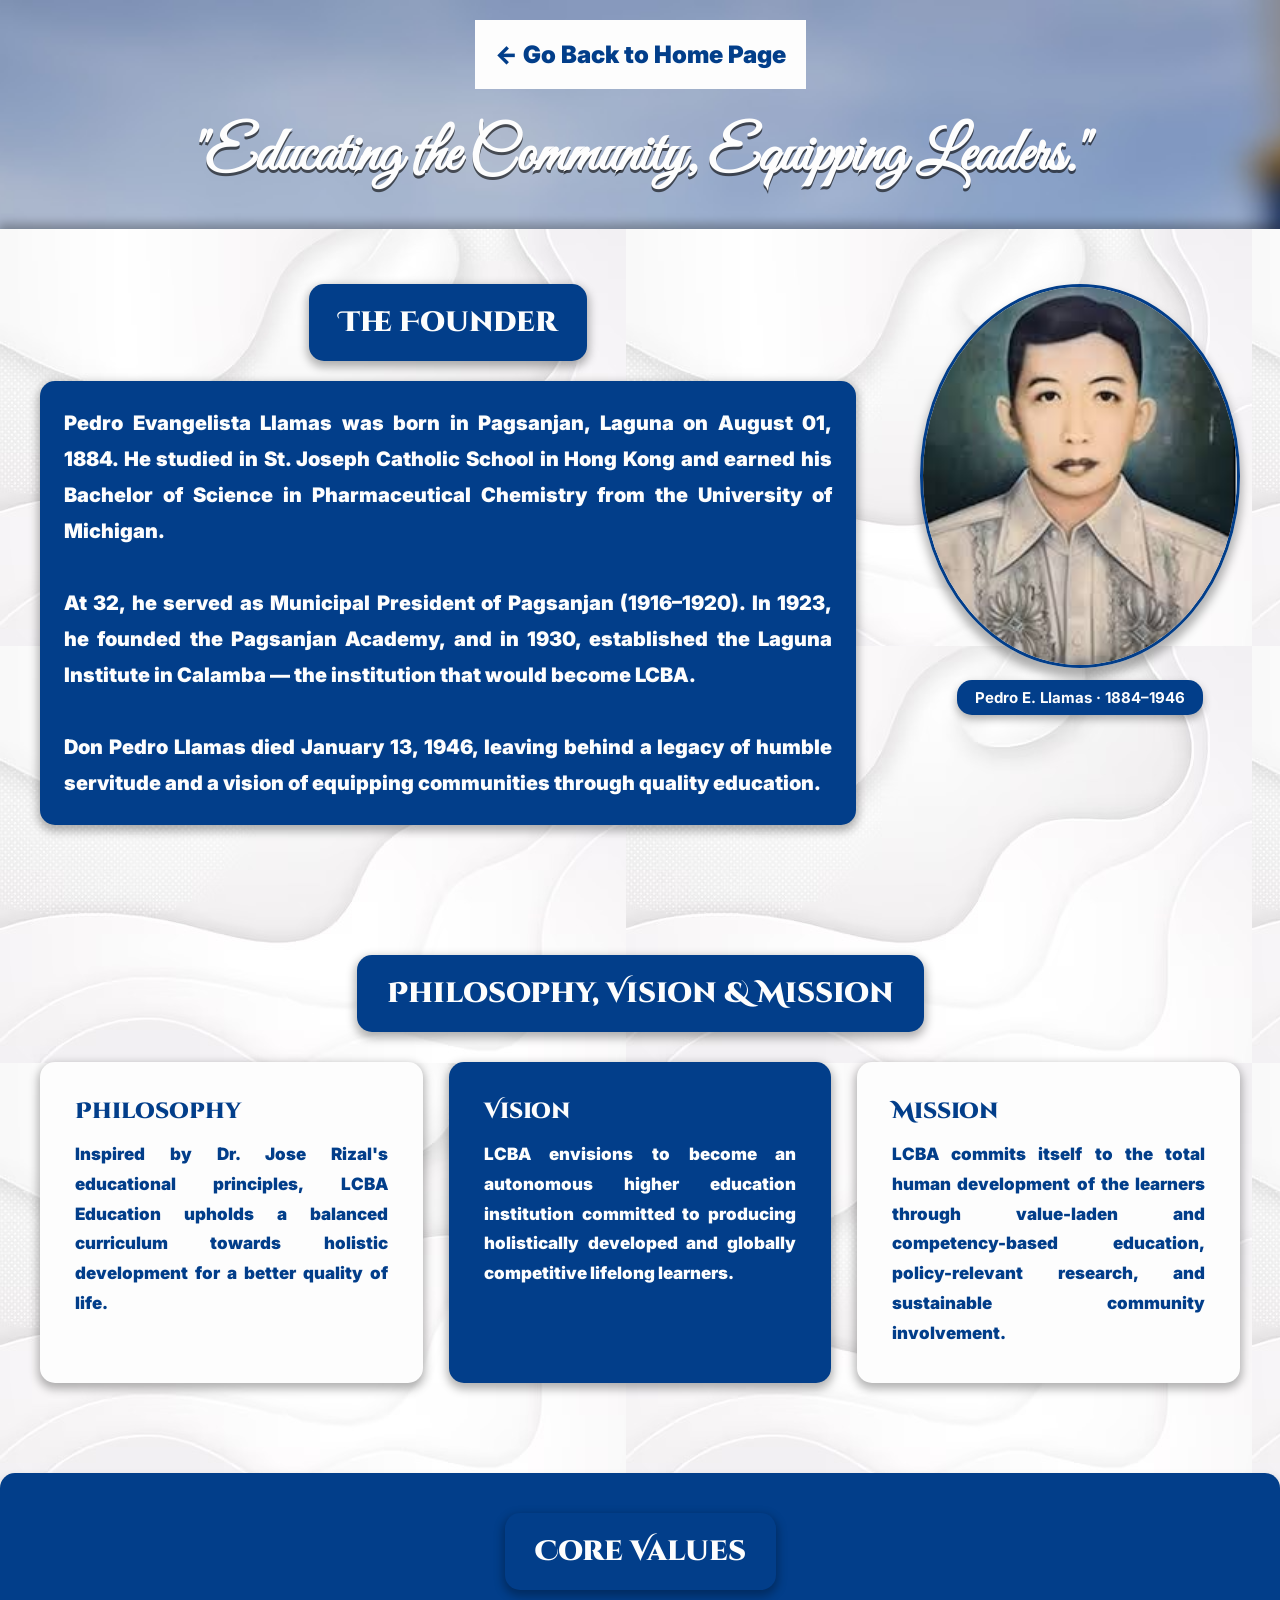
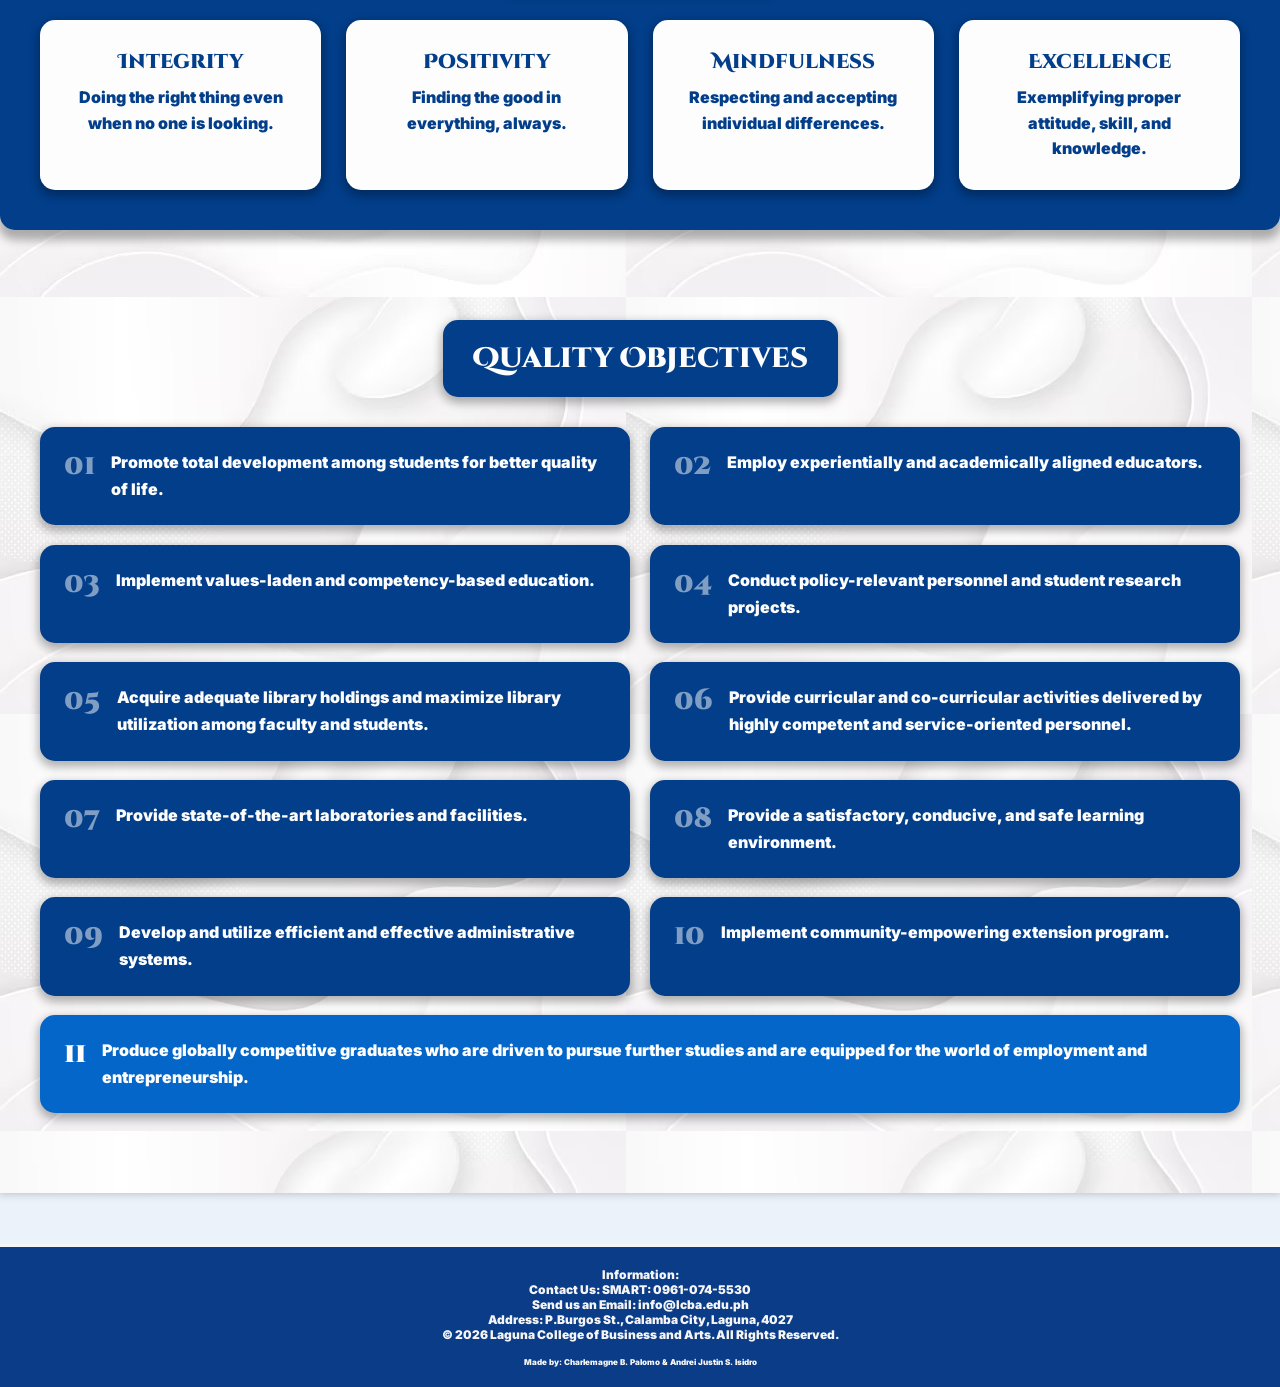
==== commit ad42af30: "Finalizing" ====
--- a/about/about.html
+++ b/about/about.html
@@ -92,8 +92,16 @@
                 <div class="objCard full"><span class="objNum">11</span><p>Produce globally competitive graduates who are driven to pursue further studies and are equipped for the world of employment and entrepreneurship.</p></div>
             </div>
         </section>
-
     </main>
 
+    <footer>
+        <h4>Information:</h4>
+        <h4>Contact Us: SMART: 0961-074-5530</h4>
+        <h4>Send us an Email: info@lcba.edu.ph</h4>
+        <h4>Address: P.Burgos St., Calamba City, Laguna, 4027</h4>
+        <h4>© 2026 Laguna College of Business and Arts. All Rights Reserved.</h4>
+        <br>
+        <h6>Made by: Charlemagne B. Palomo & Andrei Justin S. Isidro </h6>
+    </footer>
 </body>
 </html>
--- a/about/style.css
+++ b/about/style.css
@@ -6,6 +6,7 @@
     padding: 0;
     box-sizing: border-box;
     font-family: 'Inter', sans-serif;
+    font-weight: bolder;
 }
 
 body
@@ -317,6 +318,16 @@
     color: #FDFDFD;
 }
 
+footer {
+  background-color: #0b3c88;
+  border-top: 3px solid whitesmoke;
+  color: whitesmoke;
+  text-align: center;
+  padding: 20px;
+  margin-top: 4%;
+  font-size: 12px;
+}
+
 @media (max-width: 1024px)
 {
     .pvmCards
